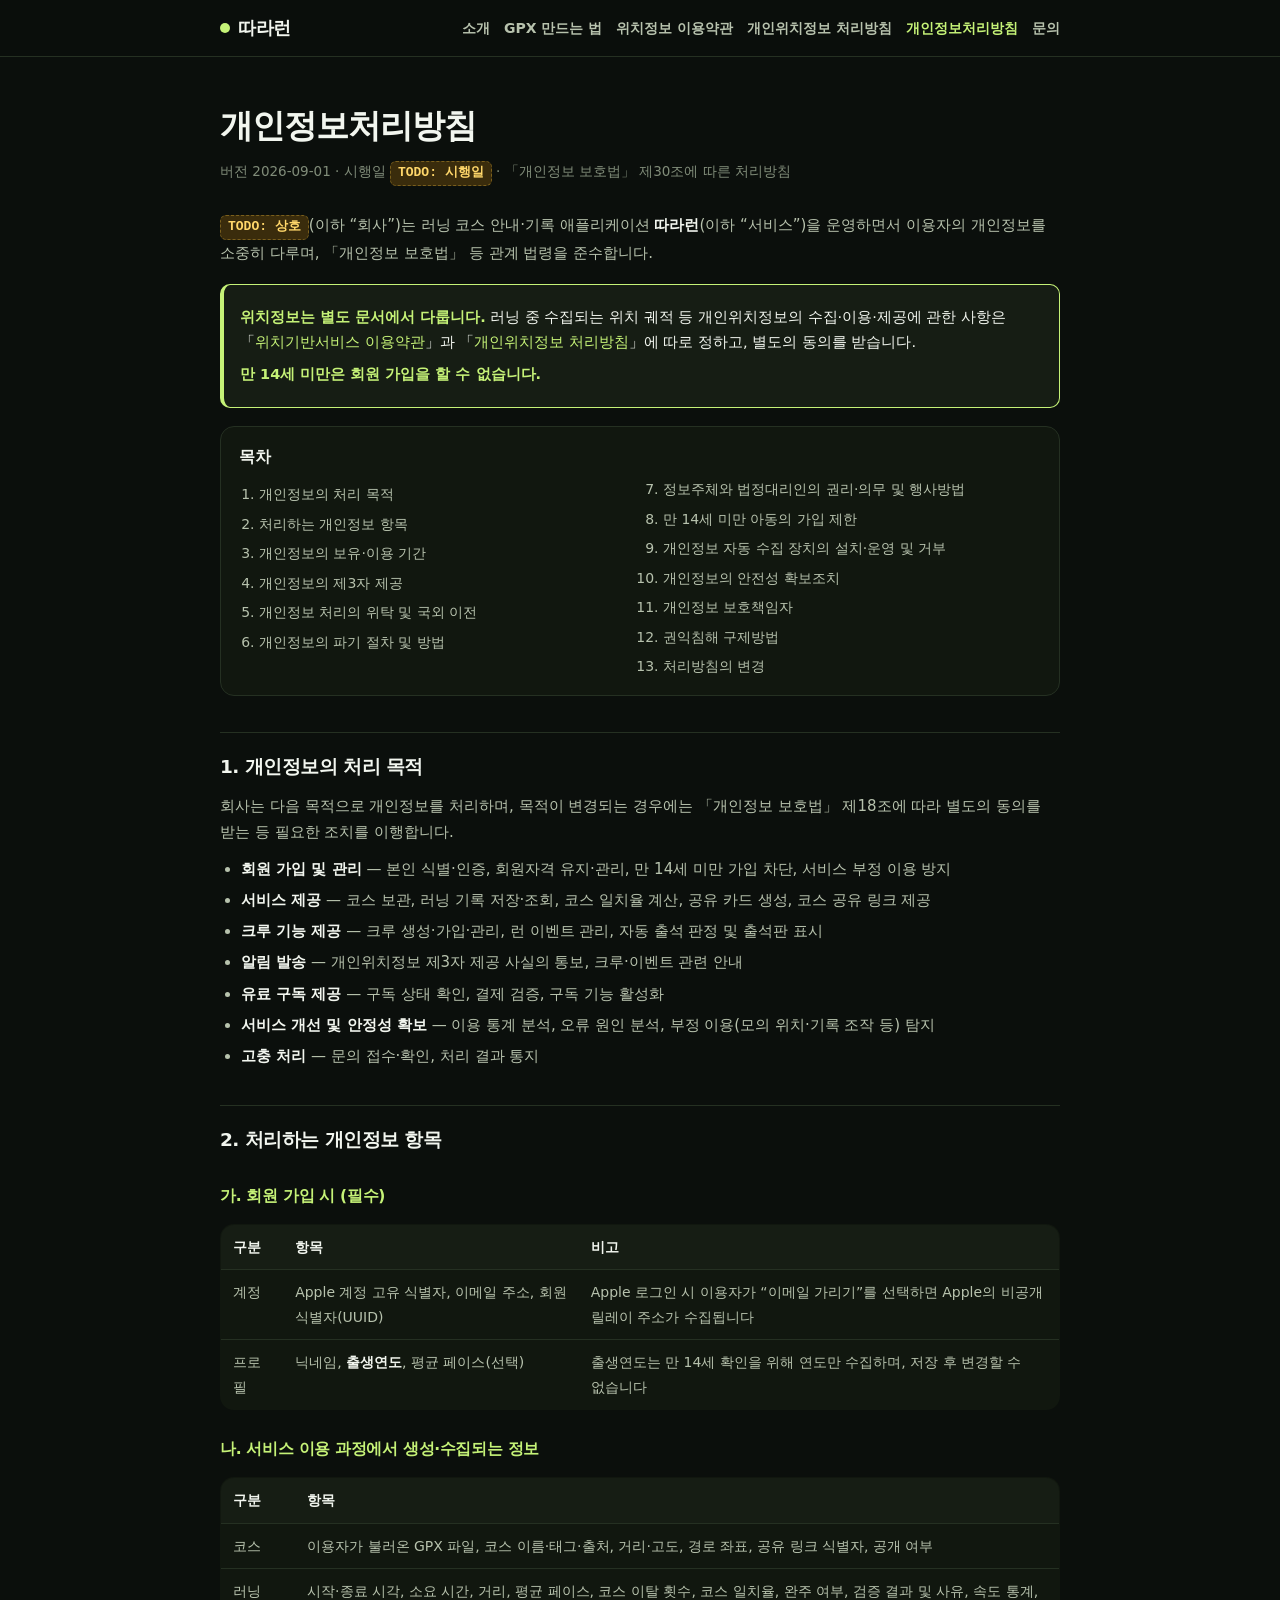
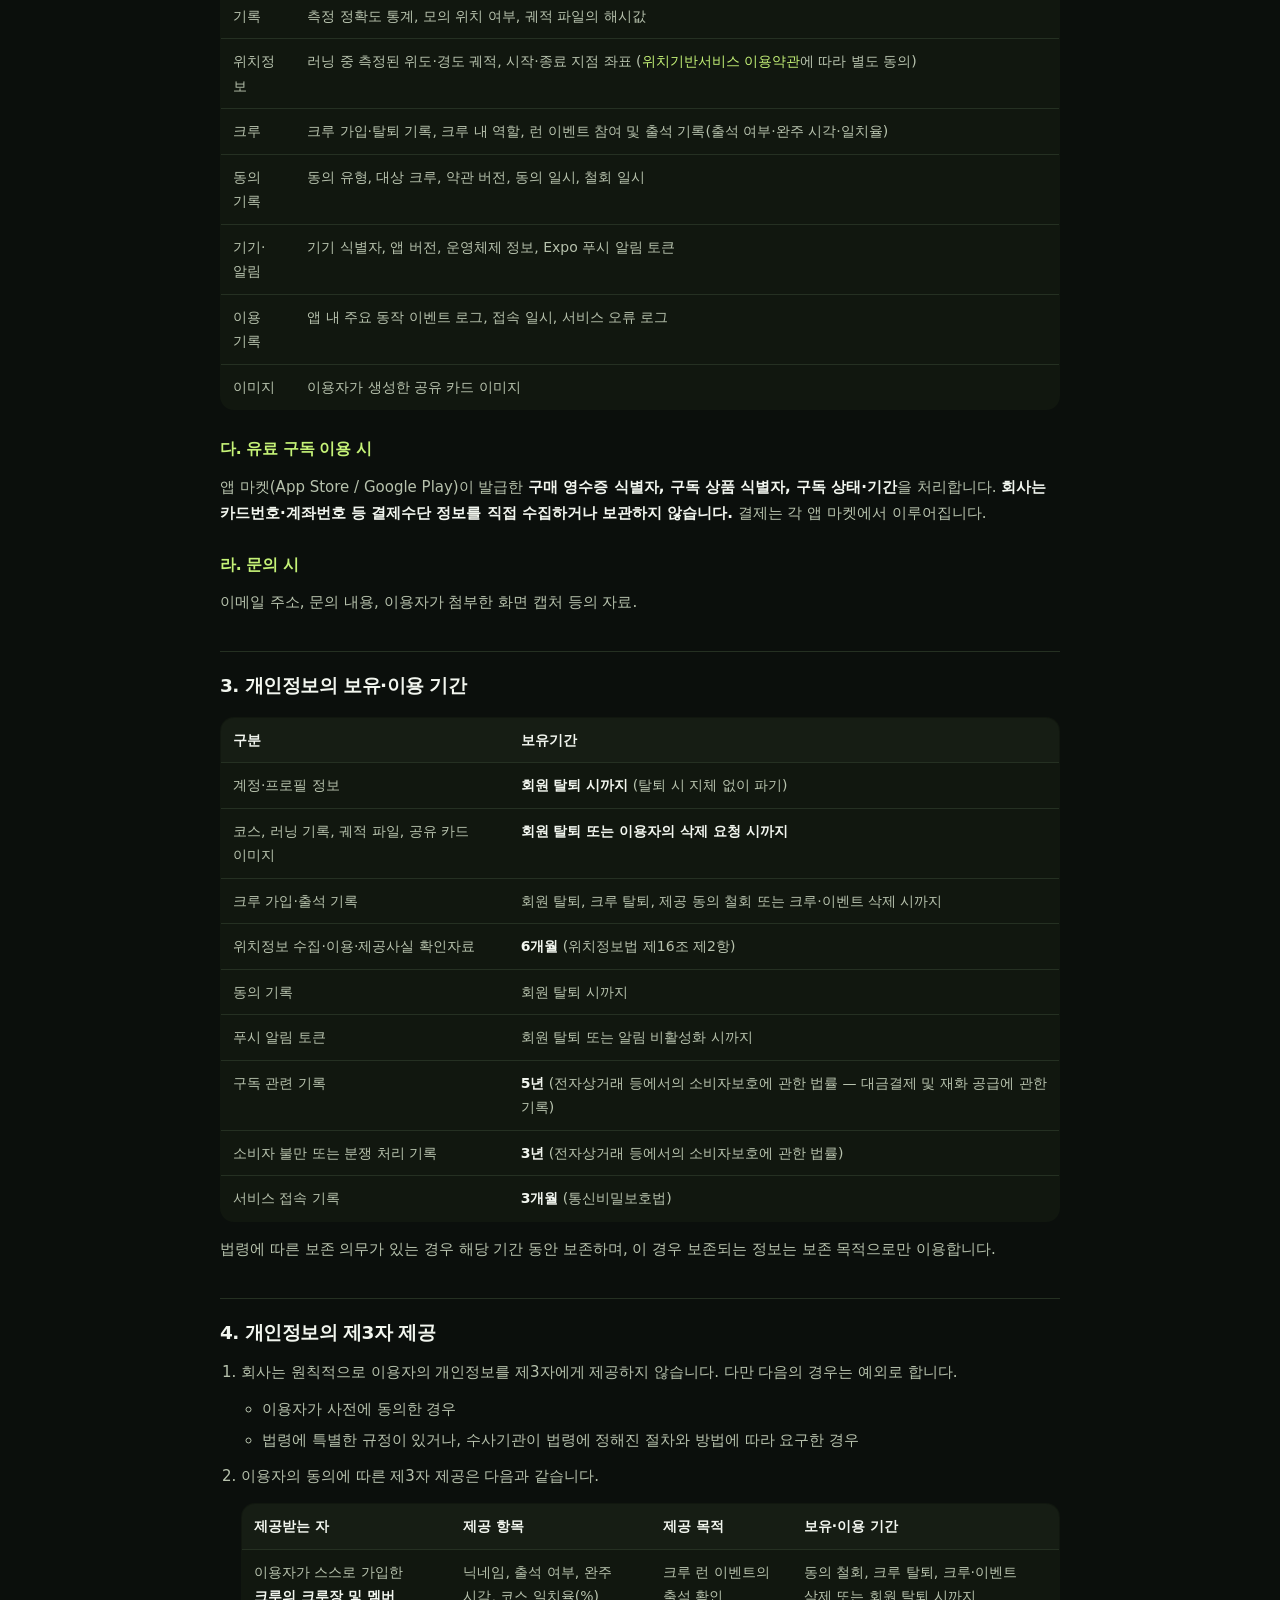
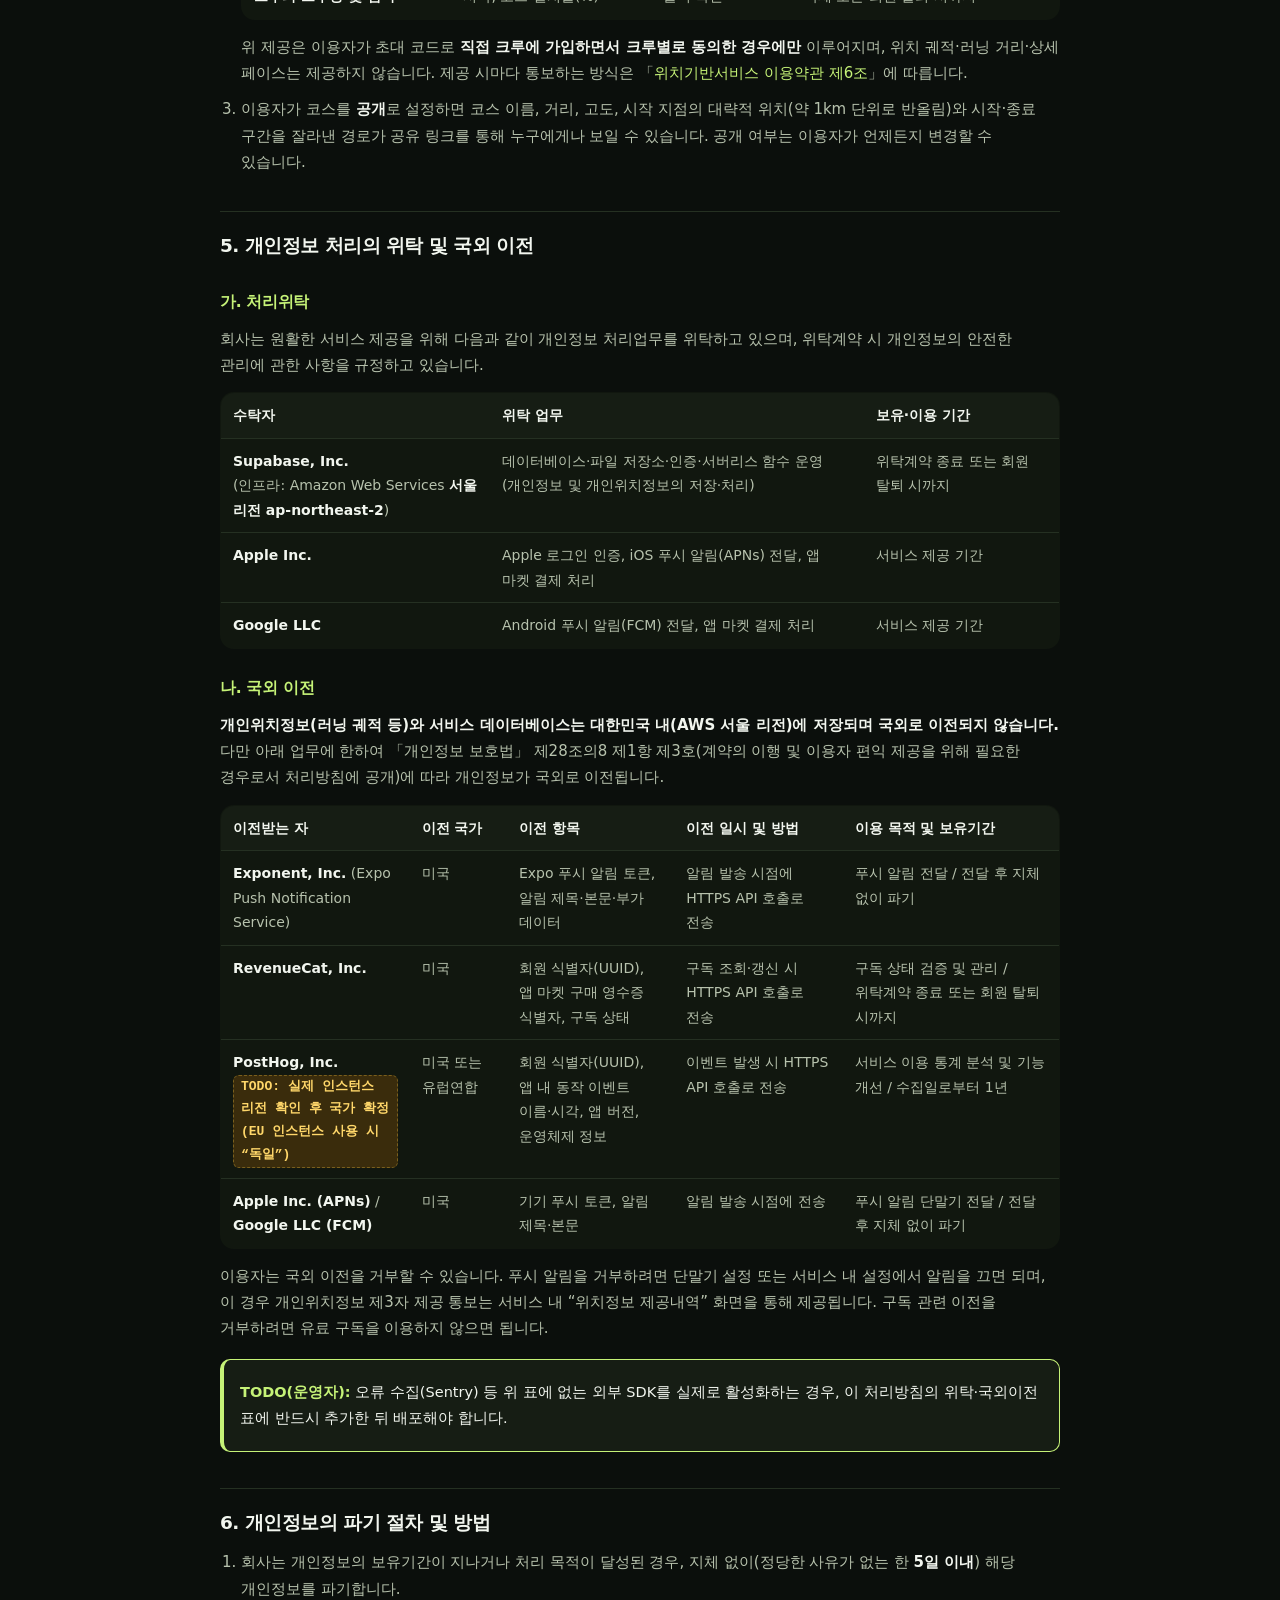
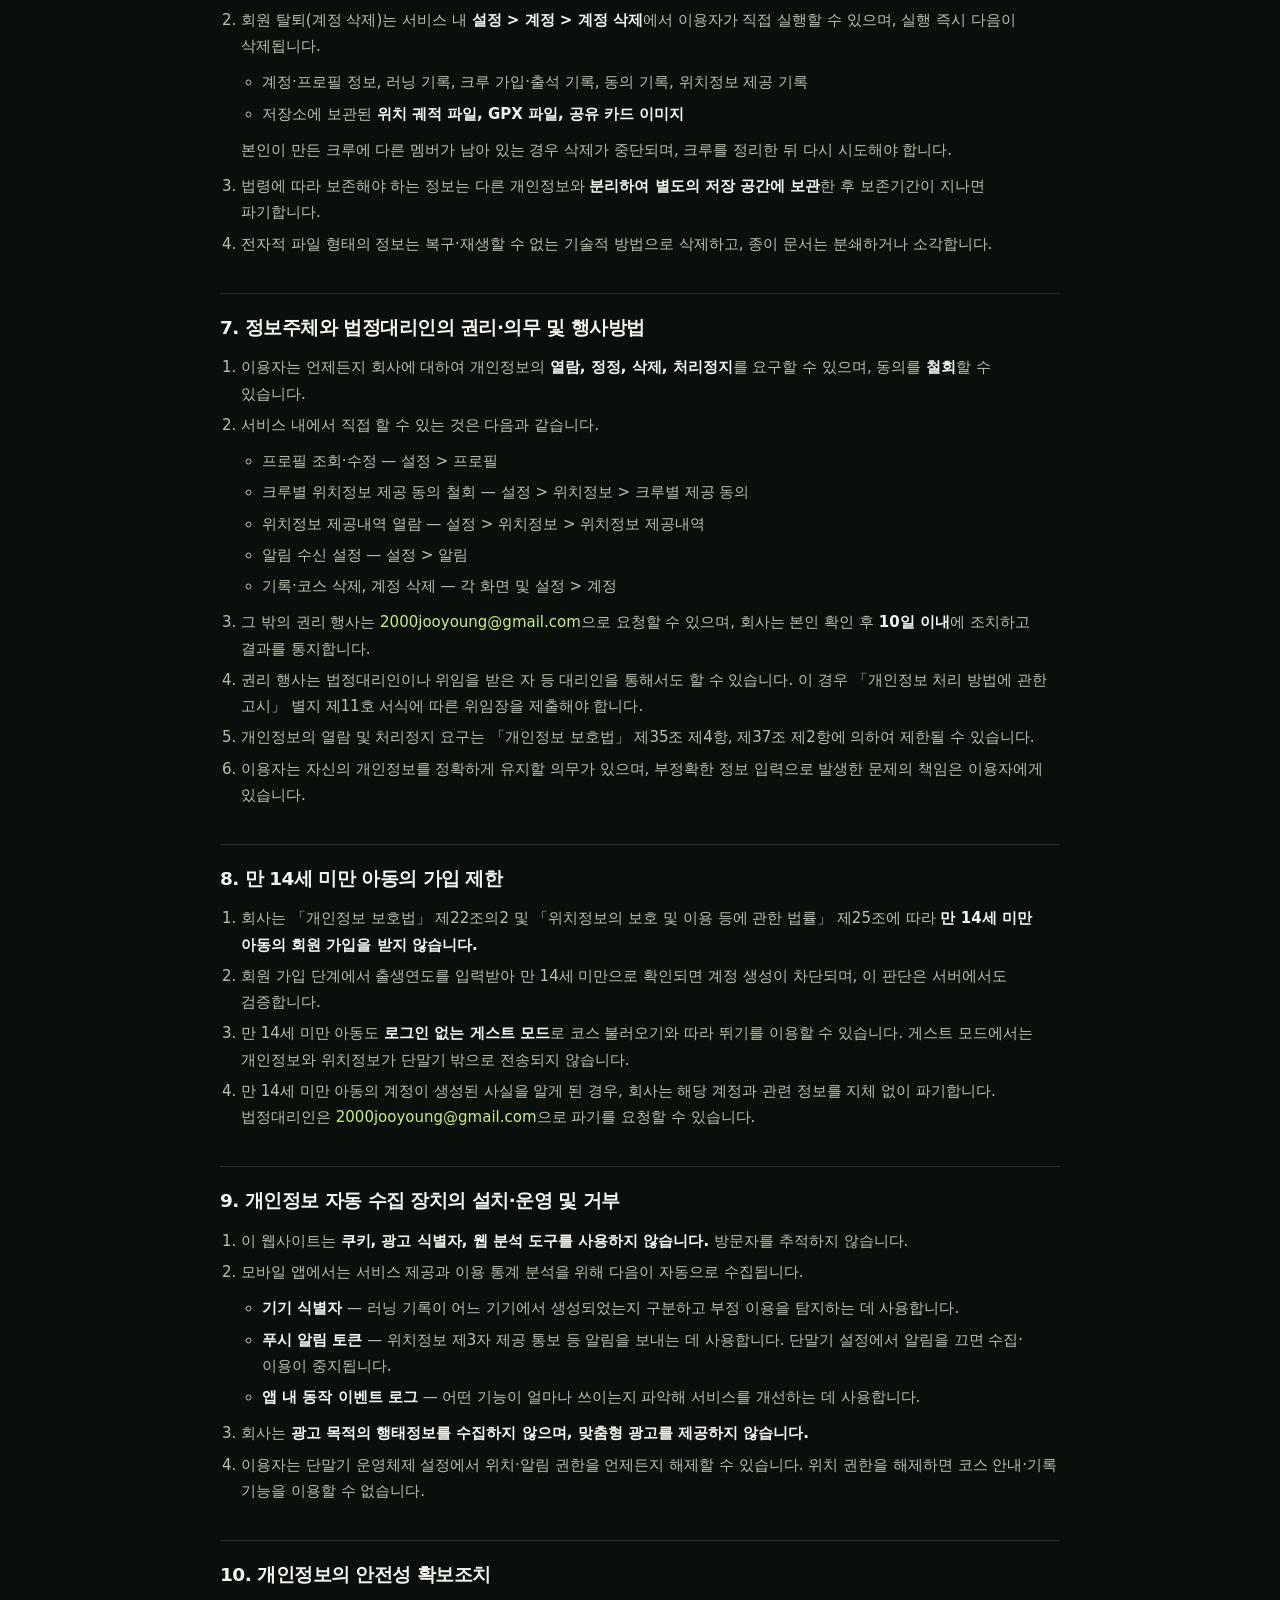
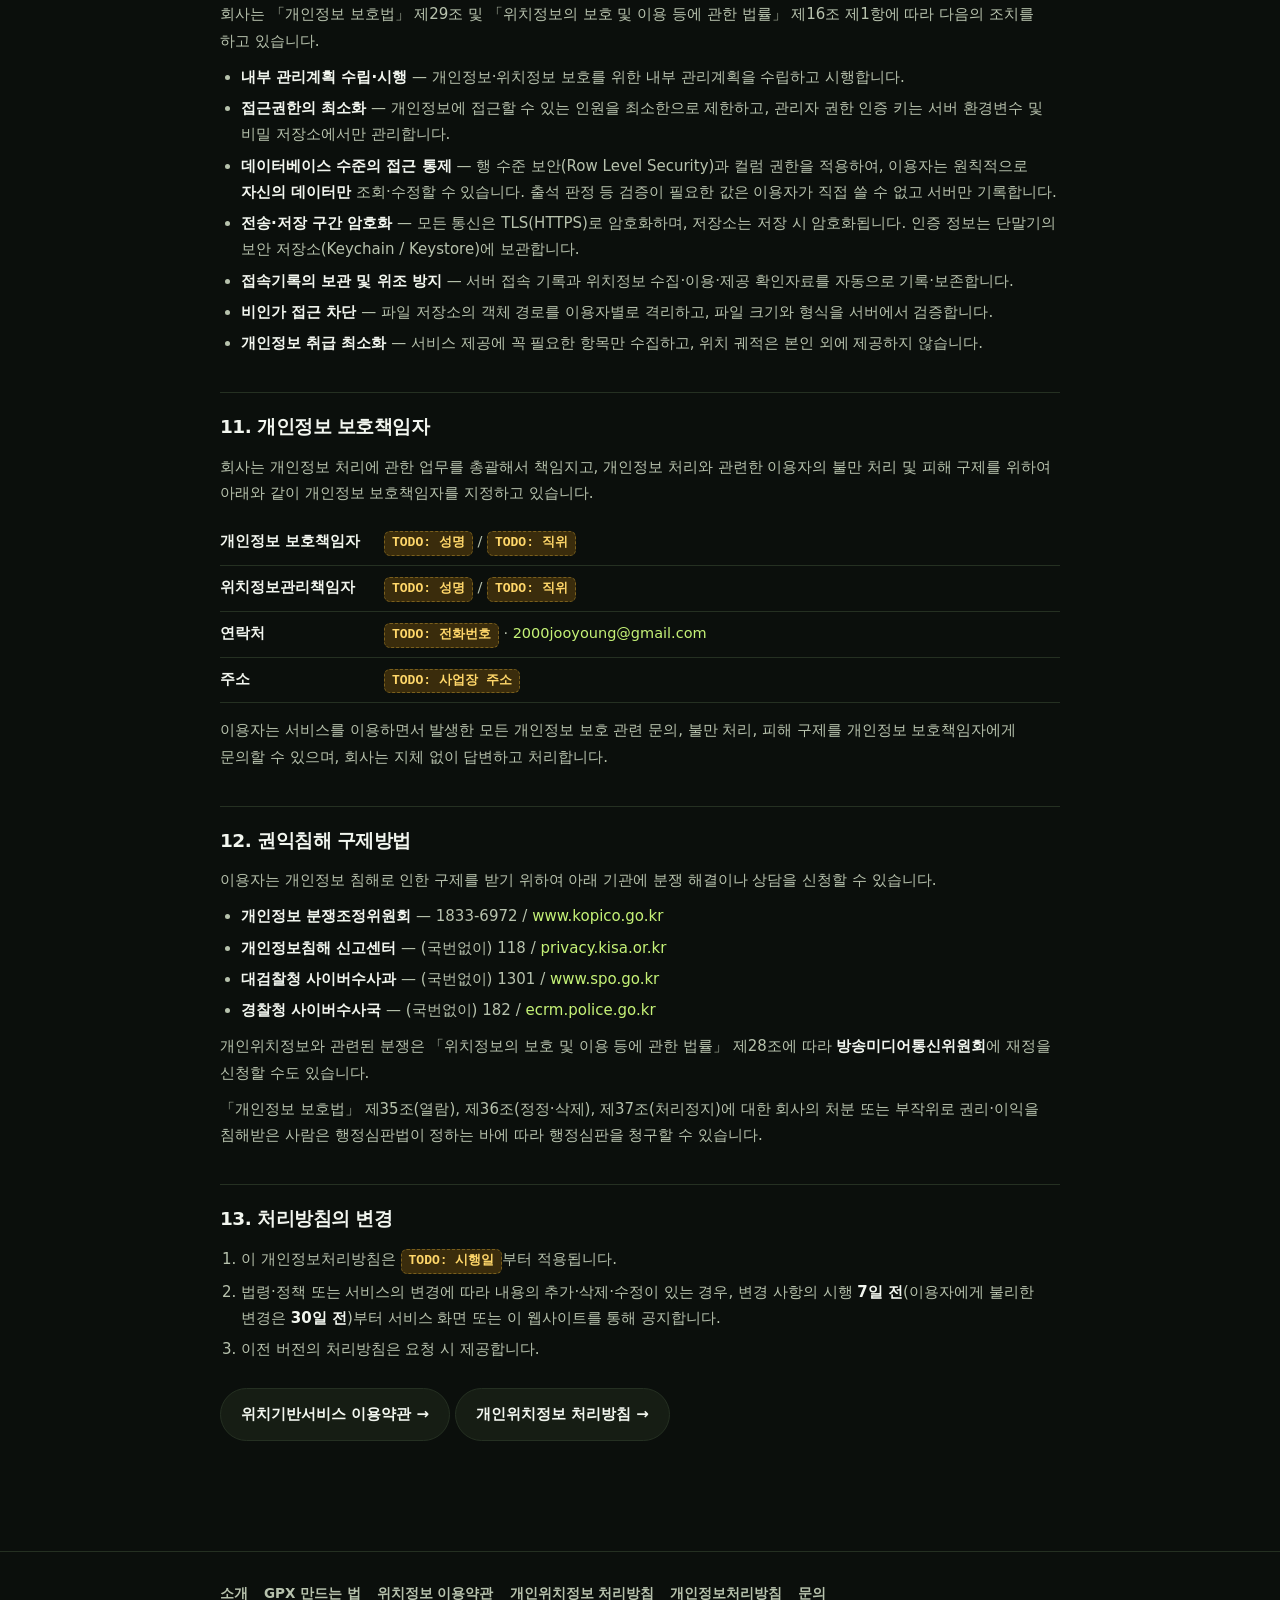
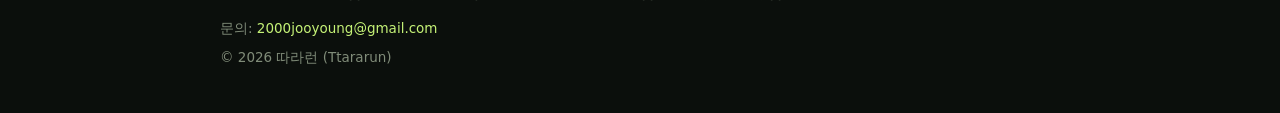
==== privacy.html @ da51dc08 "feat: 따라런 소개 사이트 + 위치정보 이용약관·처리방침 공개 위치정보법 §12(약관 공개)·§21의2(개인위치정보 처리방침 공개) 및 개인정보 보호법 §30 이행을 위한 정적" ====
<!doctype html>
<html lang="ko">
<head>
<meta charset="utf-8">
<meta name="viewport" content="width=device-width, initial-scale=1">
<title>개인정보처리방침 — 따라런</title>
<meta name="description" content="따라런 개인정보처리방침. 수집 항목, 처리 목적, 보유기간, 처리위탁, 정보주체의 권리와 안전성 확보조치를 안내합니다.">
<link rel="stylesheet" href="style.css">
</head>
<body>

<header class="site-header">
  <div class="wrap">
    <a class="brand" href="index.html"><span class="dot"></span>따라런</a>
    <nav class="site-nav">
      <a href="index.html">소개</a>
      <a href="how-to-gpx.html">GPX 만드는 법</a>
      <a href="terms-location.html">위치정보 이용약관</a>
      <a href="location-policy.html">개인위치정보 처리방침</a>
      <a href="privacy.html" aria-current="page">개인정보처리방침</a>
      <a href="support.html">문의</a>
    </nav>
  </div>
</header>

<main class="wrap legal">

<h1>개인정보처리방침</h1>
<p class="meta">버전 2026-09-01 · 시행일 <span class="todo">TODO: 시행일</span> · 「개인정보 보호법」 제30조에 따른 처리방침</p>

<p><span class="todo">TODO: 상호</span>(이하 “회사”)는 러닝 코스 안내·기록 애플리케이션 <strong>따라런</strong>(이하 “서비스”)을 운영하면서 이용자의 개인정보를 소중히 다루며, 「개인정보 보호법」 등 관계 법령을 준수합니다.</p>

<div class="notice">
  <p><strong>위치정보는 별도 문서에서 다룹니다.</strong> 러닝 중 수집되는 위치 궤적 등 개인위치정보의 수집·이용·제공에 관한 사항은
    「<a href="terms-location.html">위치기반서비스 이용약관</a>」과 「<a href="location-policy.html">개인위치정보 처리방침</a>」에 따로 정하고, 별도의 동의를 받습니다.</p>
  <p><strong>만 14세 미만은 회원 가입을 할 수 없습니다.</strong></p>
</div>

<nav class="toc" aria-label="목차">
  <strong>목차</strong>
  <ol>
    <li><a href="#p1">개인정보의 처리 목적</a></li>
    <li><a href="#p2">처리하는 개인정보 항목</a></li>
    <li><a href="#p3">개인정보의 보유·이용 기간</a></li>
    <li><a href="#p4">개인정보의 제3자 제공</a></li>
    <li><a href="#p5">개인정보 처리의 위탁 및 국외 이전</a></li>
    <li><a href="#p6">개인정보의 파기 절차 및 방법</a></li>
    <li><a href="#p7">정보주체와 법정대리인의 권리·의무 및 행사방법</a></li>
    <li><a href="#p8">만 14세 미만 아동의 가입 제한</a></li>
    <li><a href="#p9">개인정보 자동 수집 장치의 설치·운영 및 거부</a></li>
    <li><a href="#p10">개인정보의 안전성 확보조치</a></li>
    <li><a href="#p11">개인정보 보호책임자</a></li>
    <li><a href="#p12">권익침해 구제방법</a></li>
    <li><a href="#p13">처리방침의 변경</a></li>
  </ol>
</nav>

<h2 id="p1">1. 개인정보의 처리 목적</h2>
<p>회사는 다음 목적으로 개인정보를 처리하며, 목적이 변경되는 경우에는 「개인정보 보호법」 제18조에 따라 별도의 동의를 받는 등 필요한 조치를 이행합니다.</p>
<ul>
  <li><strong>회원 가입 및 관리</strong> — 본인 식별·인증, 회원자격 유지·관리, 만 14세 미만 가입 차단, 서비스 부정 이용 방지</li>
  <li><strong>서비스 제공</strong> — 코스 보관, 러닝 기록 저장·조회, 코스 일치율 계산, 공유 카드 생성, 코스 공유 링크 제공</li>
  <li><strong>크루 기능 제공</strong> — 크루 생성·가입·관리, 런 이벤트 관리, 자동 출석 판정 및 출석판 표시</li>
  <li><strong>알림 발송</strong> — 개인위치정보 제3자 제공 사실의 통보, 크루·이벤트 관련 안내</li>
  <li><strong>유료 구독 제공</strong> — 구독 상태 확인, 결제 검증, 구독 기능 활성화</li>
  <li><strong>서비스 개선 및 안정성 확보</strong> — 이용 통계 분석, 오류 원인 분석, 부정 이용(모의 위치·기록 조작 등) 탐지</li>
  <li><strong>고충 처리</strong> — 문의 접수·확인, 처리 결과 통지</li>
</ul>

<h2 id="p2">2. 처리하는 개인정보 항목</h2>

<h3>가. 회원 가입 시 (필수)</h3>
<div class="table-scroll">
  <table>
    <thead><tr><th>구분</th><th>항목</th><th>비고</th></tr></thead>
    <tbody>
      <tr><td>계정</td><td>Apple 계정 고유 식별자, 이메일 주소, 회원 식별자(UUID)</td><td>Apple 로그인 시 이용자가 “이메일 가리기”를 선택하면 Apple의 비공개 릴레이 주소가 수집됩니다</td></tr>
      <tr><td>프로필</td><td>닉네임, <strong>출생연도</strong>, 평균 페이스(선택)</td><td>출생연도는 만 14세 확인을 위해 연도만 수집하며, 저장 후 변경할 수 없습니다</td></tr>
    </tbody>
  </table>
</div>

<h3>나. 서비스 이용 과정에서 생성·수집되는 정보</h3>
<div class="table-scroll">
  <table>
    <thead><tr><th>구분</th><th>항목</th></tr></thead>
    <tbody>
      <tr><td>코스</td><td>이용자가 불러온 GPX 파일, 코스 이름·태그·출처, 거리·고도, 경로 좌표, 공유 링크 식별자, 공개 여부</td></tr>
      <tr><td>러닝 기록</td><td>시작·종료 시각, 소요 시간, 거리, 평균 페이스, 코스 이탈 횟수, 코스 일치율, 완주 여부, 검증 결과 및 사유, 속도 통계, 측정 정확도 통계, 모의 위치 여부, 궤적 파일의 해시값</td></tr>
      <tr><td>위치정보</td><td>러닝 중 측정된 위도·경도 궤적, 시작·종료 지점 좌표 (<a href="terms-location.html">위치기반서비스 이용약관</a>에 따라 별도 동의)</td></tr>
      <tr><td>크루</td><td>크루 가입·탈퇴 기록, 크루 내 역할, 런 이벤트 참여 및 출석 기록(출석 여부·완주 시각·일치율)</td></tr>
      <tr><td>동의 기록</td><td>동의 유형, 대상 크루, 약관 버전, 동의 일시, 철회 일시</td></tr>
      <tr><td>기기·알림</td><td>기기 식별자, 앱 버전, 운영체제 정보, Expo 푸시 알림 토큰</td></tr>
      <tr><td>이용 기록</td><td>앱 내 주요 동작 이벤트 로그, 접속 일시, 서비스 오류 로그</td></tr>
      <tr><td>이미지</td><td>이용자가 생성한 공유 카드 이미지</td></tr>
    </tbody>
  </table>
</div>

<h3>다. 유료 구독 이용 시</h3>
<p>앱 마켓(App Store / Google Play)이 발급한 <strong>구매 영수증 식별자, 구독 상품 식별자, 구독 상태·기간</strong>을 처리합니다.
  <strong>회사는 카드번호·계좌번호 등 결제수단 정보를 직접 수집하거나 보관하지 않습니다.</strong> 결제는 각 앱 마켓에서 이루어집니다.</p>

<h3>라. 문의 시</h3>
<p>이메일 주소, 문의 내용, 이용자가 첨부한 화면 캡처 등의 자료.</p>

<h2 id="p3">3. 개인정보의 보유·이용 기간</h2>
<div class="table-scroll">
  <table>
    <thead><tr><th>구분</th><th>보유기간</th></tr></thead>
    <tbody>
      <tr><td>계정·프로필 정보</td><td><strong>회원 탈퇴 시까지</strong> (탈퇴 시 지체 없이 파기)</td></tr>
      <tr><td>코스, 러닝 기록, 궤적 파일, 공유 카드 이미지</td><td><strong>회원 탈퇴 또는 이용자의 삭제 요청 시까지</strong></td></tr>
      <tr><td>크루 가입·출석 기록</td><td>회원 탈퇴, 크루 탈퇴, 제공 동의 철회 또는 크루·이벤트 삭제 시까지</td></tr>
      <tr><td>위치정보 수집·이용·제공사실 확인자료</td><td><strong>6개월</strong> (위치정보법 제16조 제2항)</td></tr>
      <tr><td>동의 기록</td><td>회원 탈퇴 시까지</td></tr>
      <tr><td>푸시 알림 토큰</td><td>회원 탈퇴 또는 알림 비활성화 시까지</td></tr>
      <tr><td>구독 관련 기록</td><td><strong>5년</strong> (전자상거래 등에서의 소비자보호에 관한 법률 — 대금결제 및 재화 공급에 관한 기록)</td></tr>
      <tr><td>소비자 불만 또는 분쟁 처리 기록</td><td><strong>3년</strong> (전자상거래 등에서의 소비자보호에 관한 법률)</td></tr>
      <tr><td>서비스 접속 기록</td><td><strong>3개월</strong> (통신비밀보호법)</td></tr>
    </tbody>
  </table>
</div>
<p>법령에 따른 보존 의무가 있는 경우 해당 기간 동안 보존하며, 이 경우 보존되는 정보는 보존 목적으로만 이용합니다.</p>

<h2 id="p4">4. 개인정보의 제3자 제공</h2>
<ol>
  <li>회사는 원칙적으로 이용자의 개인정보를 제3자에게 제공하지 않습니다. 다만 다음의 경우는 예외로 합니다.
    <ul>
      <li>이용자가 사전에 동의한 경우</li>
      <li>법령에 특별한 규정이 있거나, 수사기관이 법령에 정해진 절차와 방법에 따라 요구한 경우</li>
    </ul>
  </li>
  <li>이용자의 동의에 따른 제3자 제공은 다음과 같습니다.
    <div class="table-scroll">
      <table>
        <thead><tr><th>제공받는 자</th><th>제공 항목</th><th>제공 목적</th><th>보유·이용 기간</th></tr></thead>
        <tbody>
          <tr>
            <td>이용자가 스스로 가입한 <strong>크루의 크루장 및 멤버</strong></td>
            <td>닉네임, 출석 여부, 완주 시각, 코스 일치율(%)</td>
            <td>크루 런 이벤트의 출석 확인</td>
            <td>동의 철회, 크루 탈퇴, 크루·이벤트 삭제 또는 회원 탈퇴 시까지</td>
          </tr>
        </tbody>
      </table>
    </div>
    <p>위 제공은 이용자가 초대 코드로 <strong>직접 크루에 가입하면서 크루별로 동의한 경우에만</strong> 이루어지며, 위치 궤적·러닝 거리·상세 페이스는 제공하지 않습니다. 제공 시마다 통보하는 방식은 「<a href="terms-location.html#a6">위치기반서비스 이용약관 제6조</a>」에 따릅니다.</p>
  </li>
  <li>이용자가 코스를 <strong>공개</strong>로 설정하면 코스 이름, 거리, 고도, 시작 지점의 대략적 위치(약 1km 단위로 반올림)와 시작·종료 구간을 잘라낸 경로가 공유 링크를 통해 누구에게나 보일 수 있습니다. 공개 여부는 이용자가 언제든지 변경할 수 있습니다.</li>
</ol>

<h2 id="p5">5. 개인정보 처리의 위탁 및 국외 이전</h2>

<h3>가. 처리위탁</h3>
<p>회사는 원활한 서비스 제공을 위해 다음과 같이 개인정보 처리업무를 위탁하고 있으며, 위탁계약 시 개인정보의 안전한 관리에 관한 사항을 규정하고 있습니다.</p>
<div class="table-scroll">
  <table>
    <thead><tr><th>수탁자</th><th>위탁 업무</th><th>보유·이용 기간</th></tr></thead>
    <tbody>
      <tr>
        <td><strong>Supabase, Inc.</strong><br>(인프라: Amazon Web Services <strong>서울 리전 ap-northeast-2</strong>)</td>
        <td>데이터베이스·파일 저장소·인증·서버리스 함수 운영 (개인정보 및 개인위치정보의 저장·처리)</td>
        <td>위탁계약 종료 또는 회원 탈퇴 시까지</td>
      </tr>
      <tr>
        <td><strong>Apple Inc.</strong></td>
        <td>Apple 로그인 인증, iOS 푸시 알림(APNs) 전달, 앱 마켓 결제 처리</td>
        <td>서비스 제공 기간</td>
      </tr>
      <tr>
        <td><strong>Google LLC</strong></td>
        <td>Android 푸시 알림(FCM) 전달, 앱 마켓 결제 처리</td>
        <td>서비스 제공 기간</td>
      </tr>
    </tbody>
  </table>
</div>

<h3>나. 국외 이전</h3>
<p><strong>개인위치정보(러닝 궤적 등)와 서비스 데이터베이스는 대한민국 내(AWS 서울 리전)에 저장되며 국외로 이전되지 않습니다.</strong>
  다만 아래 업무에 한하여 「개인정보 보호법」 제28조의8 제1항 제3호(계약의 이행 및 이용자 편익 제공을 위해 필요한 경우로서 처리방침에 공개)에 따라 개인정보가 국외로 이전됩니다.</p>
<div class="table-scroll">
  <table>
    <thead><tr><th>이전받는 자</th><th>이전 국가</th><th>이전 항목</th><th>이전 일시 및 방법</th><th>이용 목적 및 보유기간</th></tr></thead>
    <tbody>
      <tr>
        <td><strong>Exponent, Inc.</strong> (Expo Push Notification Service)</td>
        <td>미국</td>
        <td>Expo 푸시 알림 토큰, 알림 제목·본문·부가 데이터</td>
        <td>알림 발송 시점에 HTTPS API 호출로 전송</td>
        <td>푸시 알림 전달 / 전달 후 지체 없이 파기</td>
      </tr>
      <tr>
        <td><strong>RevenueCat, Inc.</strong></td>
        <td>미국</td>
        <td>회원 식별자(UUID), 앱 마켓 구매 영수증 식별자, 구독 상태</td>
        <td>구독 조회·갱신 시 HTTPS API 호출로 전송</td>
        <td>구독 상태 검증 및 관리 / 위탁계약 종료 또는 회원 탈퇴 시까지</td>
      </tr>
      <tr>
        <td><strong>PostHog, Inc.</strong><br><span class="todo">TODO: 실제 인스턴스 리전 확인 후 국가 확정 (EU 인스턴스 사용 시 “독일”)</span></td>
        <td>미국 또는 유럽연합</td>
        <td>회원 식별자(UUID), 앱 내 동작 이벤트 이름·시각, 앱 버전, 운영체제 정보</td>
        <td>이벤트 발생 시 HTTPS API 호출로 전송</td>
        <td>서비스 이용 통계 분석 및 기능 개선 / 수집일로부터 1년</td>
      </tr>
      <tr>
        <td><strong>Apple Inc. (APNs)</strong> / <strong>Google LLC (FCM)</strong></td>
        <td>미국</td>
        <td>기기 푸시 토큰, 알림 제목·본문</td>
        <td>알림 발송 시점에 전송</td>
        <td>푸시 알림 단말기 전달 / 전달 후 지체 없이 파기</td>
      </tr>
    </tbody>
  </table>
</div>
<p>이용자는 국외 이전을 거부할 수 있습니다. 푸시 알림을 거부하려면 단말기 설정 또는 서비스 내 설정에서 알림을 끄면 되며, 이 경우 개인위치정보 제3자 제공 통보는 서비스 내 “위치정보 제공내역” 화면을 통해 제공됩니다. 구독 관련 이전을 거부하려면 유료 구독을 이용하지 않으면 됩니다.</p>

<div class="notice">
  <p><strong>TODO(운영자):</strong> 오류 수집(Sentry) 등 위 표에 없는 외부 SDK를 실제로 활성화하는 경우, 이 처리방침의 위탁·국외이전 표에 반드시 추가한 뒤 배포해야 합니다.</p>
</div>

<h2 id="p6">6. 개인정보의 파기 절차 및 방법</h2>
<ol>
  <li>회사는 개인정보의 보유기간이 지나거나 처리 목적이 달성된 경우, 지체 없이(정당한 사유가 없는 한 <strong>5일 이내</strong>) 해당 개인정보를 파기합니다.</li>
  <li>회원 탈퇴(계정 삭제)는 서비스 내 <strong>설정 &gt; 계정 &gt; 계정 삭제</strong>에서 이용자가 직접 실행할 수 있으며, 실행 즉시 다음이 삭제됩니다.
    <ul>
      <li>계정·프로필 정보, 러닝 기록, 크루 가입·출석 기록, 동의 기록, 위치정보 제공 기록</li>
      <li>저장소에 보관된 <strong>위치 궤적 파일, GPX 파일, 공유 카드 이미지</strong></li>
    </ul>
    <p>본인이 만든 크루에 다른 멤버가 남아 있는 경우 삭제가 중단되며, 크루를 정리한 뒤 다시 시도해야 합니다.</p>
  </li>
  <li>법령에 따라 보존해야 하는 정보는 다른 개인정보와 <strong>분리하여 별도의 저장 공간에 보관</strong>한 후 보존기간이 지나면 파기합니다.</li>
  <li>전자적 파일 형태의 정보는 복구·재생할 수 없는 기술적 방법으로 삭제하고, 종이 문서는 분쇄하거나 소각합니다.</li>
</ol>

<h2 id="p7">7. 정보주체와 법정대리인의 권리·의무 및 행사방법</h2>
<ol>
  <li>이용자는 언제든지 회사에 대하여 개인정보의 <strong>열람, 정정, 삭제, 처리정지</strong>를 요구할 수 있으며, 동의를 <strong>철회</strong>할 수 있습니다.</li>
  <li>서비스 내에서 직접 할 수 있는 것은 다음과 같습니다.
    <ul>
      <li>프로필 조회·수정 — 설정 &gt; 프로필</li>
      <li>크루별 위치정보 제공 동의 철회 — 설정 &gt; 위치정보 &gt; 크루별 제공 동의</li>
      <li>위치정보 제공내역 열람 — 설정 &gt; 위치정보 &gt; 위치정보 제공내역</li>
      <li>알림 수신 설정 — 설정 &gt; 알림</li>
      <li>기록·코스 삭제, 계정 삭제 — 각 화면 및 설정 &gt; 계정</li>
    </ul>
  </li>
  <li>그 밖의 권리 행사는 <a href="mailto:2000jooyoung@gmail.com">2000jooyoung@gmail.com</a>으로 요청할 수 있으며, 회사는 본인 확인 후 <strong>10일 이내</strong>에 조치하고 결과를 통지합니다.</li>
  <li>권리 행사는 법정대리인이나 위임을 받은 자 등 대리인을 통해서도 할 수 있습니다. 이 경우 「개인정보 처리 방법에 관한 고시」 별지 제11호 서식에 따른 위임장을 제출해야 합니다.</li>
  <li>개인정보의 열람 및 처리정지 요구는 「개인정보 보호법」 제35조 제4항, 제37조 제2항에 의하여 제한될 수 있습니다.</li>
  <li>이용자는 자신의 개인정보를 정확하게 유지할 의무가 있으며, 부정확한 정보 입력으로 발생한 문제의 책임은 이용자에게 있습니다.</li>
</ol>

<h2 id="p8">8. 만 14세 미만 아동의 가입 제한</h2>
<ol>
  <li>회사는 「개인정보 보호법」 제22조의2 및 「위치정보의 보호 및 이용 등에 관한 법률」 제25조에 따라 <strong>만 14세 미만 아동의 회원 가입을 받지 않습니다.</strong></li>
  <li>회원 가입 단계에서 출생연도를 입력받아 만 14세 미만으로 확인되면 계정 생성이 차단되며, 이 판단은 서버에서도 검증합니다.</li>
  <li>만 14세 미만 아동도 <strong>로그인 없는 게스트 모드</strong>로 코스 불러오기와 따라 뛰기를 이용할 수 있습니다. 게스트 모드에서는 개인정보와 위치정보가 단말기 밖으로 전송되지 않습니다.</li>
  <li>만 14세 미만 아동의 계정이 생성된 사실을 알게 된 경우, 회사는 해당 계정과 관련 정보를 지체 없이 파기합니다. 법정대리인은 <a href="mailto:2000jooyoung@gmail.com">2000jooyoung@gmail.com</a>으로 파기를 요청할 수 있습니다.</li>
</ol>

<h2 id="p9">9. 개인정보 자동 수집 장치의 설치·운영 및 거부</h2>
<ol>
  <li>이 웹사이트는 <strong>쿠키, 광고 식별자, 웹 분석 도구를 사용하지 않습니다.</strong> 방문자를 추적하지 않습니다.</li>
  <li>모바일 앱에서는 서비스 제공과 이용 통계 분석을 위해 다음이 자동으로 수집됩니다.
    <ul>
      <li><strong>기기 식별자</strong> — 러닝 기록이 어느 기기에서 생성되었는지 구분하고 부정 이용을 탐지하는 데 사용합니다.</li>
      <li><strong>푸시 알림 토큰</strong> — 위치정보 제3자 제공 통보 등 알림을 보내는 데 사용합니다. 단말기 설정에서 알림을 끄면 수집·이용이 중지됩니다.</li>
      <li><strong>앱 내 동작 이벤트 로그</strong> — 어떤 기능이 얼마나 쓰이는지 파악해 서비스를 개선하는 데 사용합니다.</li>
    </ul>
  </li>
  <li>회사는 <strong>광고 목적의 행태정보를 수집하지 않으며, 맞춤형 광고를 제공하지 않습니다.</strong></li>
  <li>이용자는 단말기 운영체제 설정에서 위치·알림 권한을 언제든지 해제할 수 있습니다. 위치 권한을 해제하면 코스 안내·기록 기능을 이용할 수 없습니다.</li>
</ol>

<h2 id="p10">10. 개인정보의 안전성 확보조치</h2>
<p>회사는 「개인정보 보호법」 제29조 및 「위치정보의 보호 및 이용 등에 관한 법률」 제16조 제1항에 따라 다음의 조치를 하고 있습니다.</p>
<ul>
  <li><strong>내부 관리계획 수립·시행</strong> — 개인정보·위치정보 보호를 위한 내부 관리계획을 수립하고 시행합니다.</li>
  <li><strong>접근권한의 최소화</strong> — 개인정보에 접근할 수 있는 인원을 최소한으로 제한하고, 관리자 권한 인증 키는 서버 환경변수 및 비밀 저장소에서만 관리합니다.</li>
  <li><strong>데이터베이스 수준의 접근 통제</strong> — 행 수준 보안(Row Level Security)과 컬럼 권한을 적용하여, 이용자는 원칙적으로 <strong>자신의 데이터만</strong> 조회·수정할 수 있습니다. 출석 판정 등 검증이 필요한 값은 이용자가 직접 쓸 수 없고 서버만 기록합니다.</li>
  <li><strong>전송·저장 구간 암호화</strong> — 모든 통신은 TLS(HTTPS)로 암호화하며, 저장소는 저장 시 암호화됩니다. 인증 정보는 단말기의 보안 저장소(Keychain / Keystore)에 보관합니다.</li>
  <li><strong>접속기록의 보관 및 위조 방지</strong> — 서버 접속 기록과 위치정보 수집·이용·제공 확인자료를 자동으로 기록·보존합니다.</li>
  <li><strong>비인가 접근 차단</strong> — 파일 저장소의 객체 경로를 이용자별로 격리하고, 파일 크기와 형식을 서버에서 검증합니다.</li>
  <li><strong>개인정보 취급 최소화</strong> — 서비스 제공에 꼭 필요한 항목만 수집하고, 위치 궤적은 본인 외에 제공하지 않습니다.</li>
</ul>

<h2 id="p11">11. 개인정보 보호책임자</h2>
<p>회사는 개인정보 처리에 관한 업무를 총괄해서 책임지고, 개인정보 처리와 관련한 이용자의 불만 처리 및 피해 구제를 위하여 아래와 같이 개인정보 보호책임자를 지정하고 있습니다.</p>
<dl class="info">
  <div><dt>개인정보 보호책임자</dt><dd><span class="todo">TODO: 성명</span> / <span class="todo">TODO: 직위</span></dd></div>
  <div><dt>위치정보관리책임자</dt><dd><span class="todo">TODO: 성명</span> / <span class="todo">TODO: 직위</span></dd></div>
  <div><dt>연락처</dt><dd><span class="todo">TODO: 전화번호</span> · <a href="mailto:2000jooyoung@gmail.com">2000jooyoung@gmail.com</a></dd></div>
  <div><dt>주소</dt><dd><span class="todo">TODO: 사업장 주소</span></dd></div>
</dl>
<p>이용자는 서비스를 이용하면서 발생한 모든 개인정보 보호 관련 문의, 불만 처리, 피해 구제를 개인정보 보호책임자에게 문의할 수 있으며, 회사는 지체 없이 답변하고 처리합니다.</p>

<h2 id="p12">12. 권익침해 구제방법</h2>
<p>이용자는 개인정보 침해로 인한 구제를 받기 위하여 아래 기관에 분쟁 해결이나 상담을 신청할 수 있습니다.</p>
<ul>
  <li><strong>개인정보 분쟁조정위원회</strong> — 1833-6972 / <a href="https://www.kopico.go.kr" rel="noopener noreferrer">www.kopico.go.kr</a></li>
  <li><strong>개인정보침해 신고센터</strong> — (국번없이) 118 / <a href="https://privacy.kisa.or.kr" rel="noopener noreferrer">privacy.kisa.or.kr</a></li>
  <li><strong>대검찰청 사이버수사과</strong> — (국번없이) 1301 / <a href="https://www.spo.go.kr" rel="noopener noreferrer">www.spo.go.kr</a></li>
  <li><strong>경찰청 사이버수사국</strong> — (국번없이) 182 / <a href="https://ecrm.police.go.kr" rel="noopener noreferrer">ecrm.police.go.kr</a></li>
</ul>
<p>개인위치정보와 관련된 분쟁은 「위치정보의 보호 및 이용 등에 관한 법률」 제28조에 따라 <strong>방송미디어통신위원회</strong>에 재정을 신청할 수도 있습니다.</p>
<p>「개인정보 보호법」 제35조(열람), 제36조(정정·삭제), 제37조(처리정지)에 대한 회사의 처분 또는 부작위로 권리·이익을 침해받은 사람은 행정심판법이 정하는 바에 따라 행정심판을 청구할 수 있습니다.</p>

<h2 id="p13">13. 처리방침의 변경</h2>
<ol>
  <li>이 개인정보처리방침은 <span class="todo">TODO: 시행일</span>부터 적용됩니다.</li>
  <li>법령·정책 또는 서비스의 변경에 따라 내용의 추가·삭제·수정이 있는 경우, 변경 사항의 시행 <strong>7일 전</strong>(이용자에게 불리한 변경은 <strong>30일 전</strong>)부터 서비스 화면 또는 이 웹사이트를 통해 공지합니다.</li>
  <li>이전 버전의 처리방침은 요청 시 제공합니다.</li>
</ol>

<p style="margin-top:26px">
  <a class="btn" href="terms-location.html">위치기반서비스 이용약관 →</a>
  <a class="btn" href="location-policy.html">개인위치정보 처리방침 →</a>
</p>

</main>

<footer class="site-footer">
  <div class="wrap">
    <nav>
      <a href="index.html">소개</a>
      <a href="how-to-gpx.html">GPX 만드는 법</a>
      <a href="terms-location.html">위치정보 이용약관</a>
      <a href="location-policy.html">개인위치정보 처리방침</a>
      <a href="privacy.html">개인정보처리방침</a>
      <a href="support.html">문의</a>
    </nav>
    <p>문의: <a href="mailto:2000jooyoung@gmail.com">2000jooyoung@gmail.com</a></p>
    <p>© 2026 따라런 (Ttararun)</p>
  </div>
</footer>

</body>
</html>
---- style.css ----
/* 따라런 (Ttararun) — static site. No external dependencies. */

:root {
  --ground: #0b0f0c;
  --surface: #11170f;
  --surface-2: #161d14;
  --border: #253022;
  --accent: #c5f277;
  --on-accent: #10160d;
  --text: #f2f6ef;
  --text-2: #b7c2ad;
  --text-3: #808c79;
  --radius: 14px;
  --maxw: 880px;
}

* { box-sizing: border-box; }

html { -webkit-text-size-adjust: 100%; }

body {
  margin: 0;
  background: var(--ground);
  color: var(--text);
  font-family: -apple-system, BlinkMacSystemFont, "Apple SD Gothic Neo", "Pretendard",
    "Noto Sans KR", "Malgun Gothic", "맑은 고딕", system-ui, sans-serif;
  font-size: 16px;
  line-height: 1.75;
  word-break: keep-all;
  overflow-wrap: anywhere;
}

a { color: var(--accent); text-decoration: none; }
a:hover, a:focus-visible { text-decoration: underline; }

.wrap { max-width: var(--maxw); margin: 0 auto; padding: 0 20px; }

/* ---------- header / nav ---------- */

.site-header {
  position: sticky;
  top: 0;
  z-index: 10;
  background: rgba(11, 15, 12, 0.92);
  backdrop-filter: saturate(140%) blur(10px);
  border-bottom: 1px solid var(--border);
}

.site-header .wrap {
  display: flex;
  flex-wrap: wrap;
  align-items: center;
  gap: 8px 18px;
  padding-top: 12px;
  padding-bottom: 12px;
}

.brand {
  display: inline-flex;
  align-items: center;
  gap: 8px;
  font-weight: 800;
  font-size: 18px;
  color: var(--text);
  letter-spacing: -0.02em;
}

.brand .dot {
  width: 10px;
  height: 10px;
  border-radius: 50%;
  background: var(--accent);
}

.site-nav { display: flex; flex-wrap: wrap; gap: 6px 14px; margin-left: auto; }
.site-nav a { color: var(--text-2); font-size: 14px; font-weight: 600; }
.site-nav a[aria-current="page"] { color: var(--accent); }

/* ---------- hero ---------- */

.hero { padding: 56px 0 24px; }
.hero h1 {
  font-size: clamp(30px, 7vw, 50px);
  line-height: 1.22;
  letter-spacing: -0.035em;
  margin: 0 0 16px;
  font-weight: 800;
}
.hero h1 em { font-style: normal; color: var(--accent); }
.hero p.lead { font-size: clamp(16px, 2.6vw, 19px); color: var(--text-2); margin: 0 0 8px; max-width: 46ch; }

.badge {
  display: inline-block;
  padding: 5px 11px;
  border: 1px solid var(--border);
  border-radius: 999px;
  font-size: 12.5px;
  font-weight: 700;
  color: var(--accent);
  background: var(--surface);
  margin-bottom: 18px;
}

.cta-row { display: flex; flex-wrap: wrap; gap: 10px; margin-top: 22px; }

.btn {
  display: inline-block;
  padding: 12px 20px;
  border-radius: 999px;
  font-weight: 700;
  font-size: 15px;
  border: 1px solid var(--border);
  color: var(--text);
  background: var(--surface-2);
}
.btn:hover { text-decoration: none; border-color: var(--accent); }
.btn-primary { background: var(--accent); color: var(--on-accent); border-color: var(--accent); }

/* ---------- sections ---------- */

section { padding: 34px 0; }
h2 {
  font-size: clamp(21px, 4.2vw, 27px);
  letter-spacing: -0.028em;
  margin: 0 0 6px;
  font-weight: 800;
}
h3 { font-size: 17px; margin: 26px 0 6px; font-weight: 700; letter-spacing: -0.02em; }
.section-sub { color: var(--text-3); margin: 0 0 20px; font-size: 14.5px; }

.cards { display: grid; gap: 12px; grid-template-columns: repeat(auto-fit, minmax(232px, 1fr)); }
.card {
  background: var(--surface);
  border: 1px solid var(--border);
  border-radius: var(--radius);
  padding: 18px;
}
.card h3 { margin: 0 0 6px; font-size: 16px; color: var(--accent); }
.card p { margin: 0; color: var(--text-2); font-size: 14.5px; line-height: 1.65; }

/* ---------- screenshots ---------- */

.shots {
  display: grid;
  gap: 14px;
  grid-template-columns: repeat(auto-fit, minmax(190px, 1fr));
  margin: 0;
  padding: 0;
  list-style: none;
}
.shots li { margin: 0; }
.shots img {
  width: 100%;
  height: auto;
  display: block;
  border-radius: var(--radius);
  border: 1px solid var(--border);
  background: var(--surface);
}
.shots figcaption { font-size: 13px; color: var(--text-3); margin-top: 8px; text-align: center; }
.shots figure { margin: 0; }

/* ---------- steps (how-to) ---------- */

.steps { list-style: none; counter-reset: step; margin: 0; padding: 0; display: grid; gap: 10px; }
.steps li {
  counter-increment: step;
  background: var(--surface);
  border: 1px solid var(--border);
  border-radius: var(--radius);
  padding: 16px 16px 16px 58px;
  position: relative;
}
.steps li::before {
  content: counter(step);
  position: absolute;
  left: 16px;
  top: 16px;
  width: 26px;
  height: 26px;
  border-radius: 50%;
  background: var(--accent);
  color: var(--on-accent);
  font-weight: 800;
  font-size: 14px;
  display: grid;
  place-items: center;
}
.steps strong { display: block; font-size: 15.5px; margin-bottom: 3px; }
.steps span { color: var(--text-2); font-size: 14px; line-height: 1.65; }

/* ---------- legal documents ---------- */

.legal { padding-bottom: 60px; }
.legal h1 { font-size: clamp(24px, 5vw, 33px); letter-spacing: -0.03em; margin: 40px 0 6px; }
.legal .meta { color: var(--text-3); font-size: 13.5px; margin: 0 0 26px; }
.legal h2 {
  font-size: 18.5px;
  margin: 36px 0 8px;
  padding-top: 18px;
  border-top: 1px solid var(--border);
}
.legal h3 { font-size: 15.5px; color: var(--accent); }
.legal p, .legal li { font-size: 15px; color: var(--text-2); }
.legal p { margin: 10px 0; }
.legal ul, .legal ol { padding-left: 21px; margin: 10px 0; }
.legal li { margin: 5px 0; }
.legal strong { color: var(--text); }

.toc {
  background: var(--surface);
  border: 1px solid var(--border);
  border-radius: var(--radius);
  padding: 16px 18px;
}
.toc ol { margin: 6px 0 0; padding-left: 20px; columns: 2; column-gap: 26px; }
.toc li { font-size: 14px; break-inside: avoid; }
.toc a { color: var(--text-2); }

.notice {
  background: var(--surface-2);
  border: 1px solid var(--accent);
  border-left-width: 4px;
  border-radius: 10px;
  padding: 14px 16px;
  margin: 18px 0;
}
.notice p { margin: 6px 0; color: var(--text); font-size: 14.5px; }
.notice strong { color: var(--accent); }

.todo {
  display: inline-block;
  background: #3a2c0c;
  color: #ffd76a;
  border: 1px dashed #7a5f1c;
  border-radius: 6px;
  padding: 0 7px;
  font-size: 13px;
  font-weight: 700;
  font-family: ui-monospace, SFMono-Regular, Menlo, monospace;
}

/* ---------- tables ---------- */

.table-scroll { overflow-x: auto; -webkit-overflow-scrolling: touch; margin: 14px 0; }
table {
  width: 100%;
  min-width: 480px;
  border-collapse: collapse;
  font-size: 14px;
  background: var(--surface);
  border: 1px solid var(--border);
  border-radius: var(--radius);
  overflow: hidden;
}
th, td { padding: 10px 12px; text-align: left; border-bottom: 1px solid var(--border); vertical-align: top; }
th { background: var(--surface-2); color: var(--text); font-weight: 700; white-space: nowrap; }
td { color: var(--text-2); }
tbody tr:last-child td { border-bottom: none; }

dl.info { margin: 14px 0; }
dl.info div {
  display: flex;
  flex-wrap: wrap;
  gap: 4px 14px;
  padding: 9px 0;
  border-bottom: 1px solid var(--border);
}
dl.info dt { min-width: 150px; font-weight: 700; color: var(--text); font-size: 14.5px; margin: 0; }
dl.info dd { margin: 0; color: var(--text-2); font-size: 14.5px; }

/* ---------- footer ---------- */

.site-footer {
  border-top: 1px solid var(--border);
  padding: 30px 0 46px;
  margin-top: 40px;
  color: var(--text-3);
  font-size: 13.5px;
}
.site-footer nav { display: flex; flex-wrap: wrap; gap: 8px 16px; margin-bottom: 12px; }
.site-footer nav a { color: var(--text-2); font-weight: 600; }
.site-footer p { margin: 5px 0; }

@media (max-width: 560px) {
  .toc ol { columns: 1; }
  .hero { padding-top: 40px; }
  dl.info dt { min-width: 100%; }
}
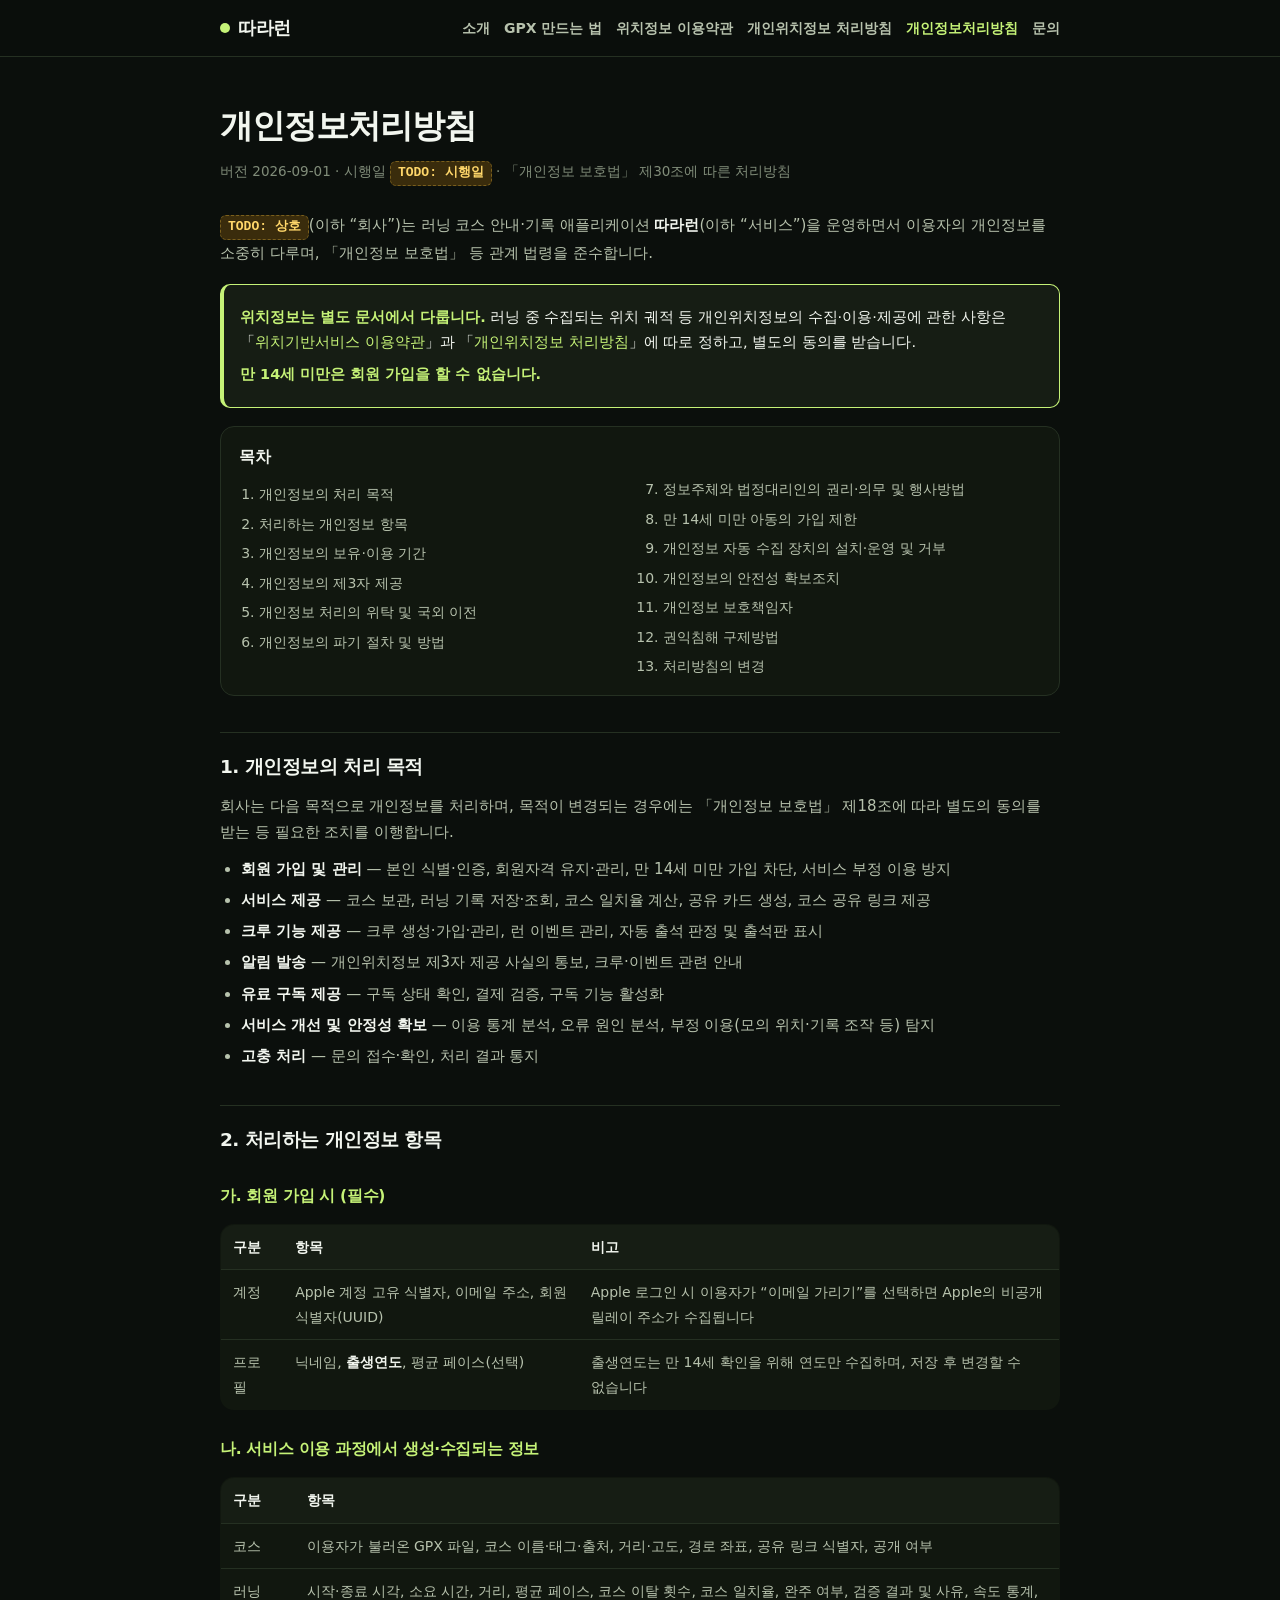
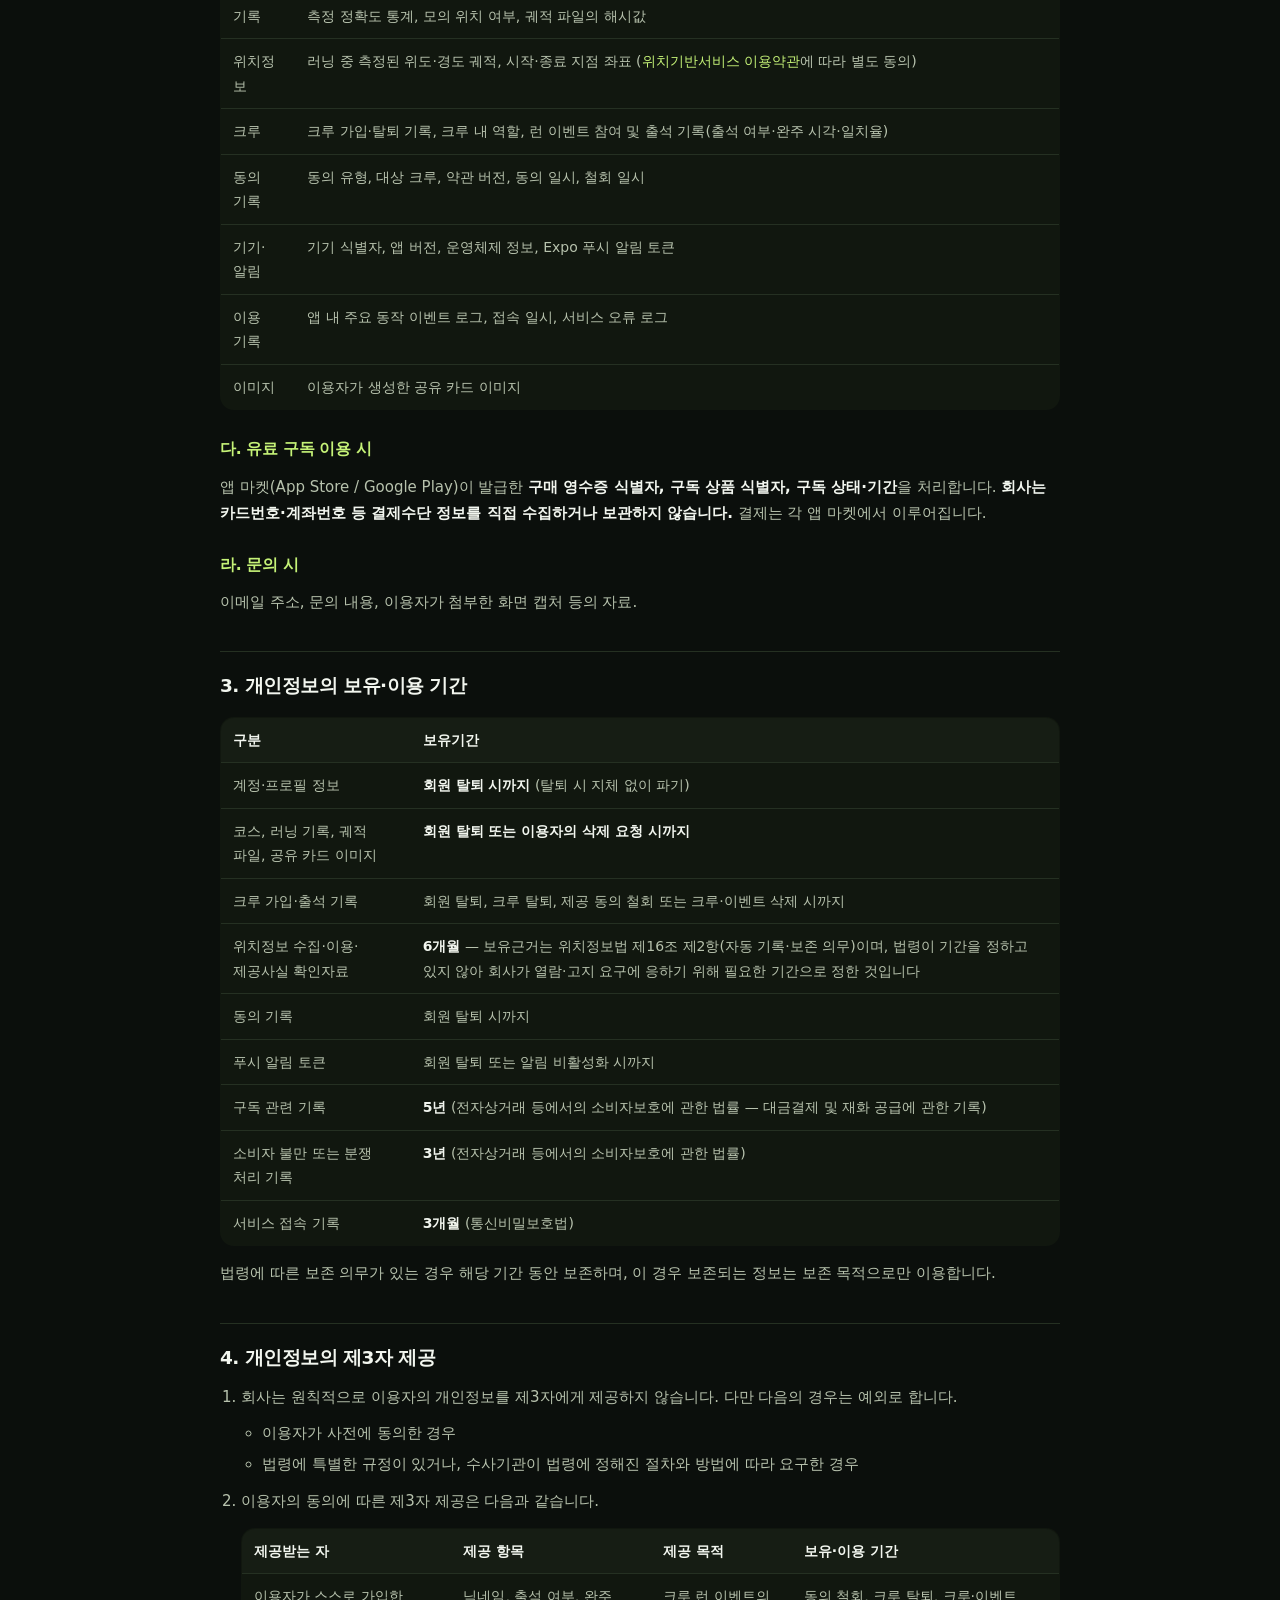
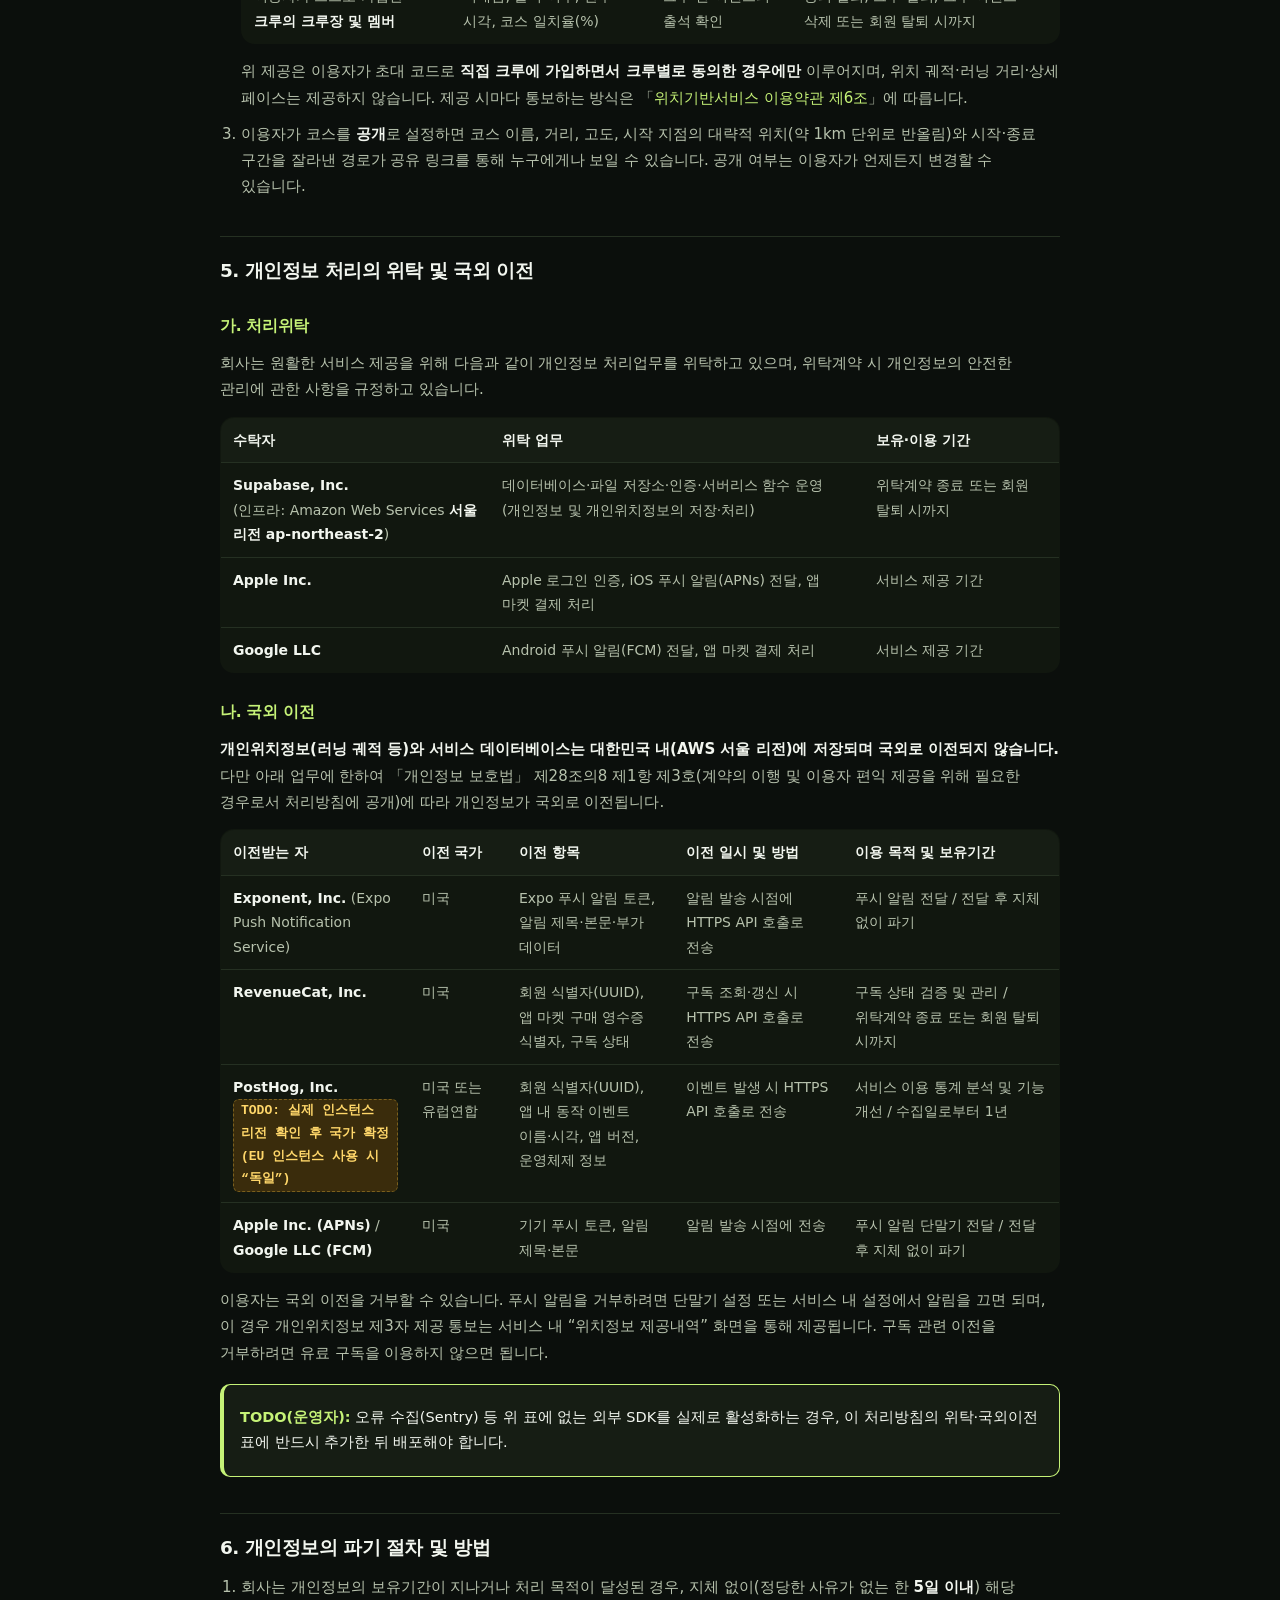
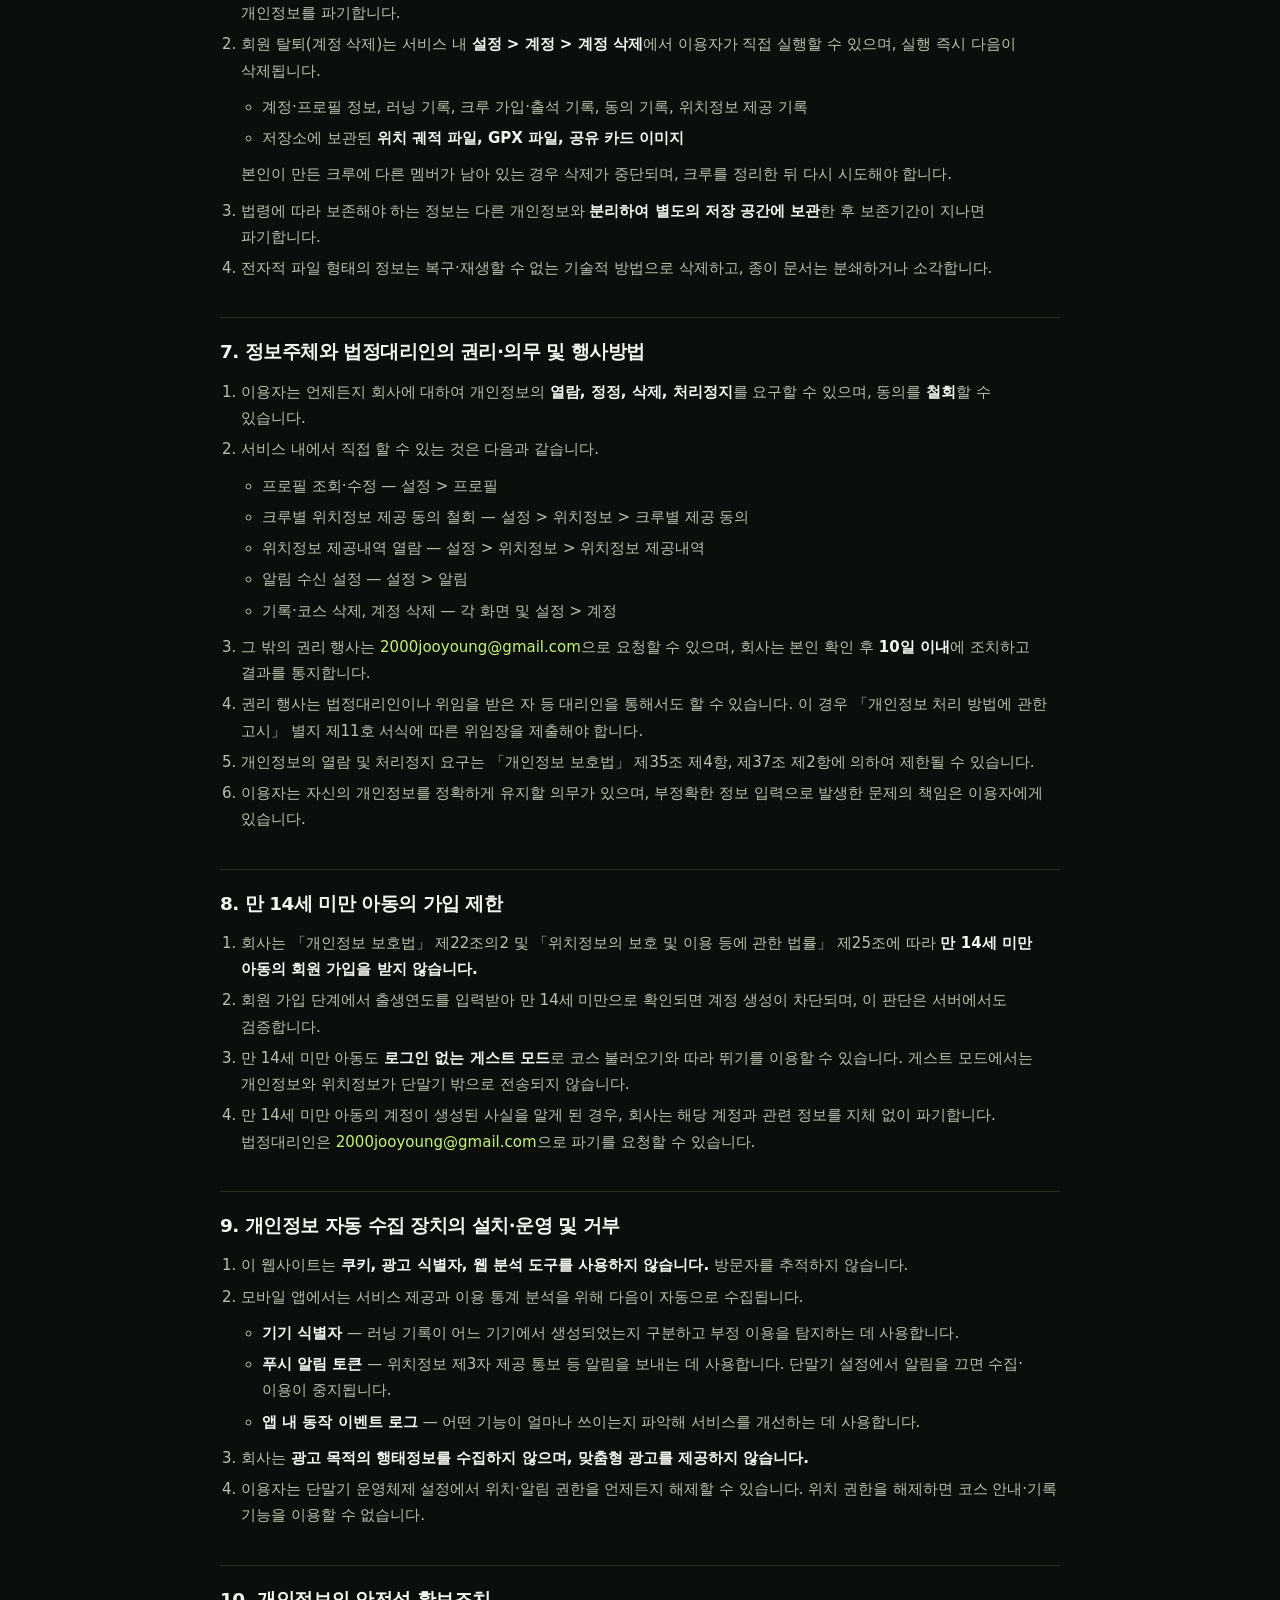
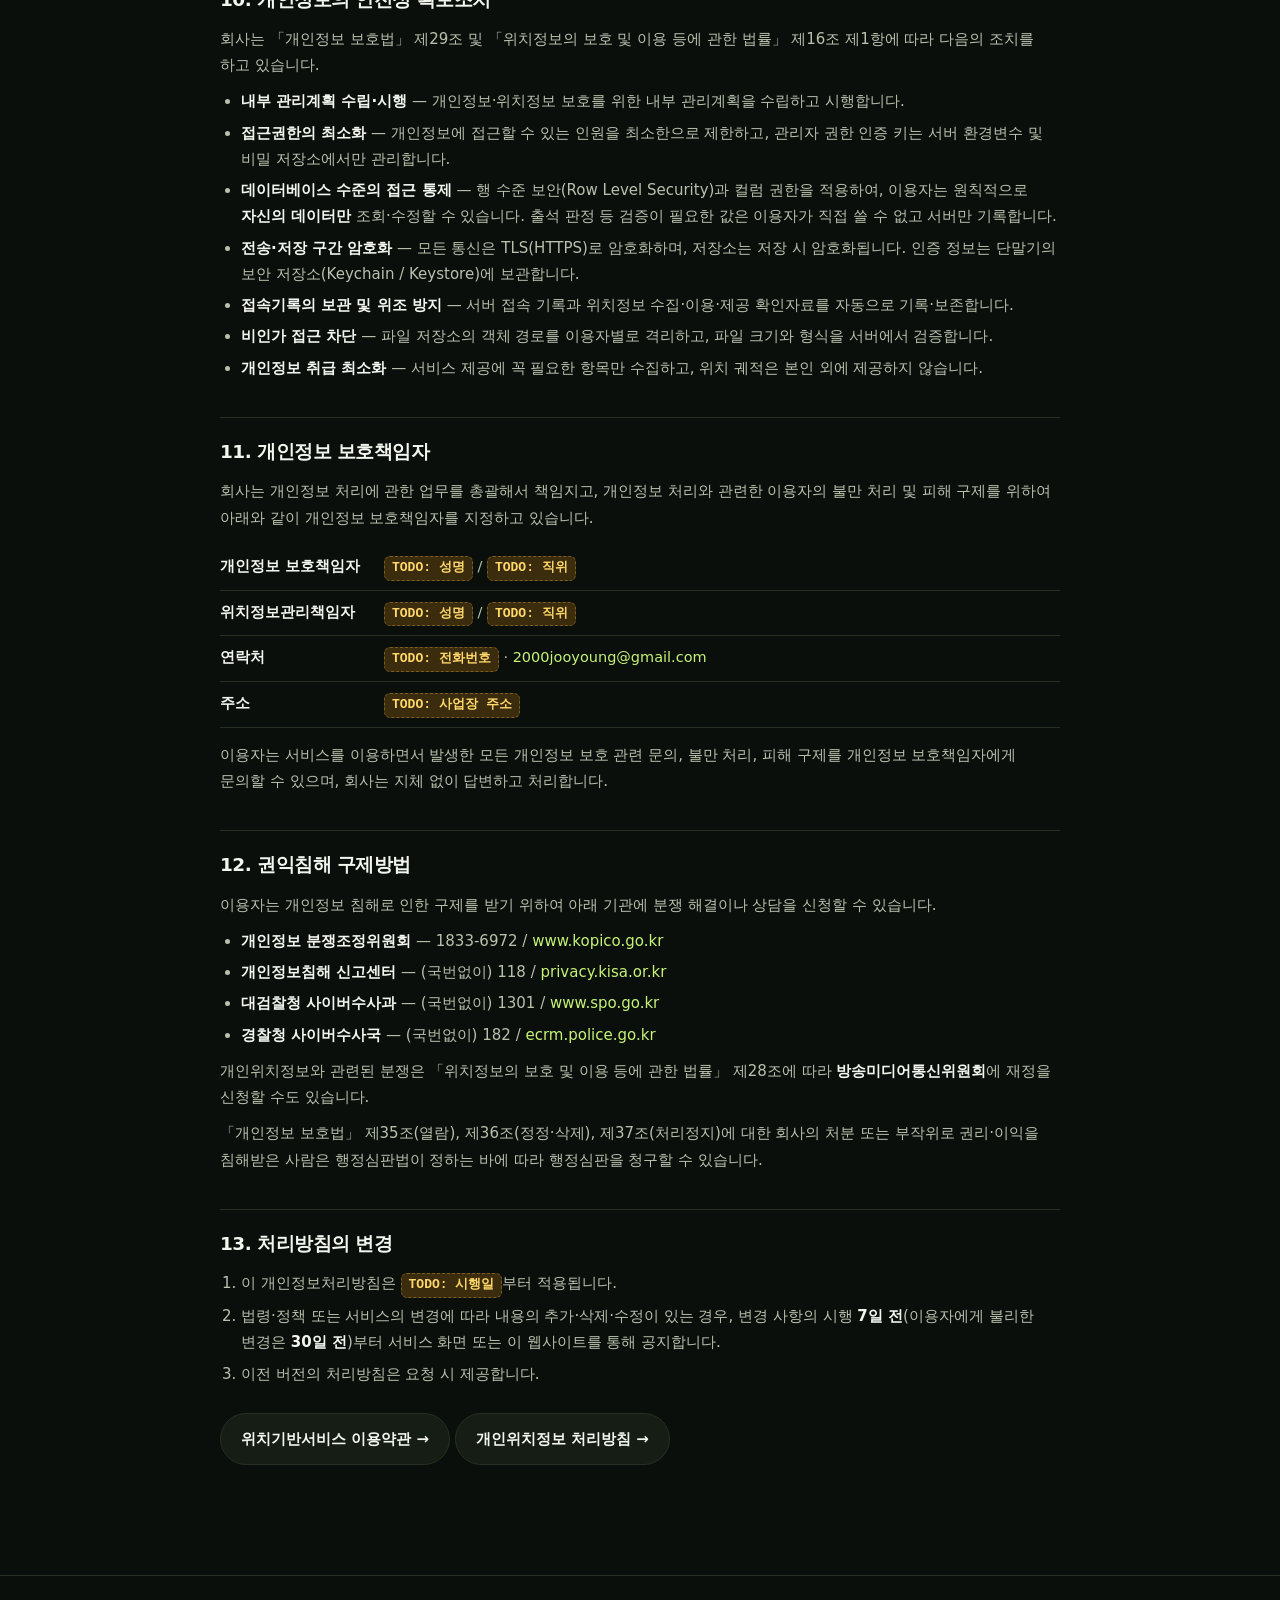
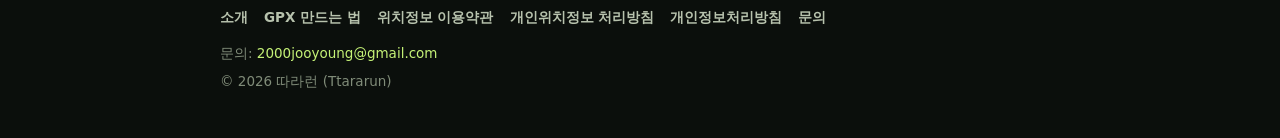
==== commit ea388e93: "fix: 법령 검증 결과 반영 (확인자료 보유기간 근거, 분쟁조정 창구, 아동등 정의, 통보 선택권) - 확인자료 6개월은 법정 기간이 아님을 명시하고 회사가 정한 근거를 기재 (" ====
--- a/privacy.html
+++ b/privacy.html
@@ -112,7 +112,7 @@
       <tr><td>계정·프로필 정보</td><td><strong>회원 탈퇴 시까지</strong> (탈퇴 시 지체 없이 파기)</td></tr>
       <tr><td>코스, 러닝 기록, 궤적 파일, 공유 카드 이미지</td><td><strong>회원 탈퇴 또는 이용자의 삭제 요청 시까지</strong></td></tr>
       <tr><td>크루 가입·출석 기록</td><td>회원 탈퇴, 크루 탈퇴, 제공 동의 철회 또는 크루·이벤트 삭제 시까지</td></tr>
-      <tr><td>위치정보 수집·이용·제공사실 확인자료</td><td><strong>6개월</strong> (위치정보법 제16조 제2항)</td></tr>
+      <tr><td>위치정보 수집·이용·제공사실 확인자료</td><td><strong>6개월</strong> — 보유근거는 위치정보법 제16조 제2항(자동 기록·보존 의무)이며, 법령이 기간을 정하고 있지 않아 회사가 열람·고지 요구에 응하기 위해 필요한 기간으로 정한 것입니다</td></tr>
       <tr><td>동의 기록</td><td>회원 탈퇴 시까지</td></tr>
       <tr><td>푸시 알림 토큰</td><td>회원 탈퇴 또는 알림 비활성화 시까지</td></tr>
       <tr><td>구독 관련 기록</td><td><strong>5년</strong> (전자상거래 등에서의 소비자보호에 관한 법률 — 대금결제 및 재화 공급에 관한 기록)</td></tr>
